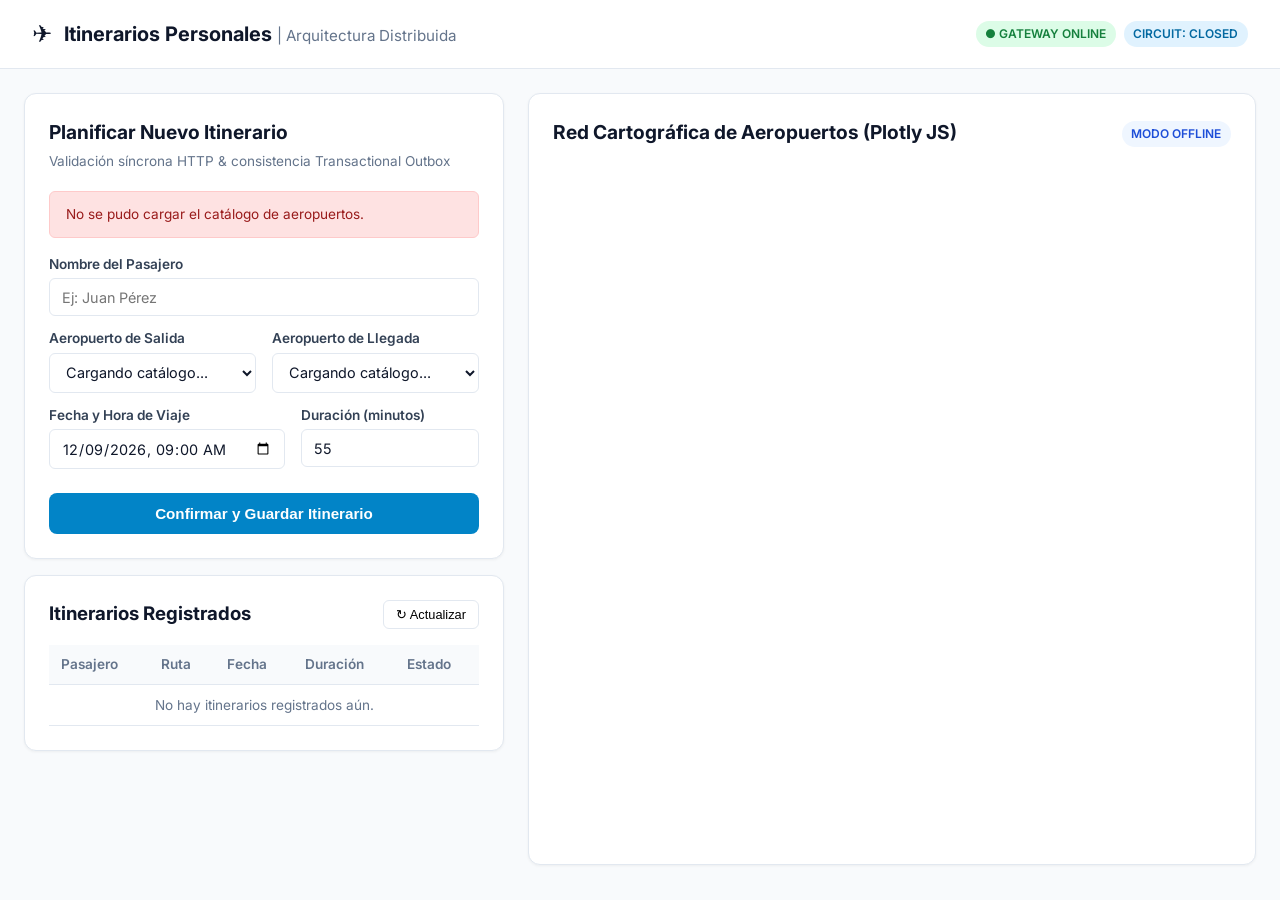
==== frontend/index.html @ bd5e5096 "Merge e6480821ea75bdf539a760c34e1d5db99a8b0ac2 into fa3e98032df75aae797b06a10abad6fbdf317b3a" ====
<!doctype html>
<html lang="es">
<head>
  <meta charset="utf-8">
  <meta name="viewport" content="width=device-width, initial-scale=1">
  <title>Sistema Distribuido de Itinerarios Personales</title>
  
  <!-- Tipografía Inter -->
  <link rel="preconnect" href="https://fonts.googleapis.com">
  <link rel="preconnect" href="https://fonts.gstatic.com" crossorigin>
  <link href="https://fonts.googleapis.com/css2?family=Inter:wght@300;400;500;600;700&display=swap" rel="stylesheet">
  
  <!-- Plotly JS v2.27.0 -->
  <script src="https://cdn.plot.ly/plotly-2.27.0.min.js"></script>
  
  <link rel="stylesheet" href="/static/style.css">
  <link rel="stylesheet" href="style.css">
</head>
<body>
  <header class="navbar">
    <div class="navbar-brand">
      <span class="logo-icon">✈️</span>
      <h1>Itinerarios Personales <span>| Arquitectura Distribuida</span></h1>
    </div>
    <div class="system-status">
      <span id="gateway-indicator" class="badge badge-success">● Gateway Online</span>
      <span id="circuit-indicator" class="badge badge-info">Circuit: CLOSED</span>
    </div>
  </header>

  <div class="container">
    <!-- Panel Izquierdo: Formulario y Lista de Itinerarios -->
    <aside class="panel left">
      <div class="card">
        <h2>Planificar Nuevo Itinerario</h2>
        <p class="subtitle">Validación síncrona HTTP & consistencia Transactional Outbox</p>
        
        <div id="alert-box" class="alert d-none"></div>

        <form id="itinerary-form">
          <label for="user_name">Nombre del Pasajero
            <input type="text" id="user_name" name="user_name" placeholder="Ej: Juan Pérez" required>
          </label>

          <div class="form-row">
            <label for="origin_airport">Aeropuerto de Salida
              <select id="origin_airport" name="origin_airport" required>
                <option value="">Cargando catálogo...</option>
              </select>
            </label>

            <label for="destination_airport">Aeropuerto de Llegada
              <select id="destination_airport" name="destination_airport" required>
                <option value="">Cargando catálogo...</option>
              </select>
            </label>
          </div>

          <div class="form-row">
            <label for="departure_date">Fecha y Hora de Viaje
              <input type="datetime-local" id="departure_date" name="departure_date" required>
            </label>

            <label for="duration_minutes">Duración (minutos)
              <input type="number" id="duration_minutes" name="duration_minutes" min="15" max="1440" value="55" required>
            </label>
          </div>

          <button type="submit" id="btn-submit" class="btn-primary">
            <span>Confirmar y Guardar Itinerario</span>
          </button>
        </form>
      </div>

      <div class="card mt-4">
        <div class="card-header-actions">
          <h3>Itinerarios Registrados</h3>
          <button id="btn-refresh-itineraries" class="btn-sm">↻ Actualizar</button>
        </div>
        <div class="table-container">
          <table id="itineraries-table">
            <thead>
              <tr>
                <th>Pasajero</th>
                <th>Ruta</th>
                <th>Fecha</th>
                <th>Duración</th>
                <th>Estado</th>
              </tr>
            </thead>
            <tbody id="itineraries-list">
              <tr>
                <td colspan="5" class="text-center text-muted">No hay itinerarios registrados aún.</td>
              </tr>
            </tbody>
          </table>
        </div>
      </div>
    </aside>

    <!-- Panel Derecho: Visualización Geográfica Plotly JS -->
    <main class="panel right">
      <div class="card map-card">
        <div class="map-header">
          <h2>Red Cartográfica de Aeropuertos (Plotly JS)</h2>
          <span class="badge badge-primary" id="airports-count">Cargando...</span>
        </div>
        <div id="map"></div>
      </div>
    </main>
  </div>

  <script src="/static/app.js"></script>
  <script src="app.js"></script>
</body>
</html>
---- frontend/style.css ----
:root {
  --primary: #0284c7;
  --primary-hover: #0369a1;
  --bg-main: #f8fafc;
  --card-bg: #ffffff;
  --border-color: #e2e8f0;
  --text-main: #0f172a;
  --text-muted: #64748b;
  --success: #16a34a;
  --error: #dc2626;
  --warning: #d97706;
}

* {
  box-sizing: border-box;
  margin: 0;
  padding: 0;
}

body {
  font-family: 'Inter', system-ui, -apple-system, sans-serif;
  background-color: var(--bg-main);
  color: var(--text-main);
  line-height: 1.5;
}

.navbar {
  background: #ffffff;
  border-bottom: 1px solid var(--border-color);
  padding: 1rem 2rem;
  display: flex;
  justify-content: space-between;
  align-items: center;
  position: sticky;
  top: 0;
  z-index: 100;
}

.navbar-brand {
  display: flex;
  align-items: center;
  gap: 0.75rem;
}

.navbar-brand h1 {
  font-size: 1.25rem;
  font-weight: 700;
  color: var(--text-main);
}

.navbar-brand h1 span {
  font-size: 0.95rem;
  font-weight: 400;
  color: var(--text-muted);
}

.logo-icon {
  font-size: 1.5rem;
}

.system-status {
  display: flex;
  gap: 0.5rem;
}

.badge {
  font-size: 0.75rem;
  font-weight: 600;
  padding: 0.25rem 0.6rem;
  border-radius: 9999px;
  text-transform: uppercase;
}

.badge-success { background: #dcfce7; color: #15803d; }
.badge-info { background: #e0f2fe; color: #0369a1; }
.badge-primary { background: #eff6ff; color: #1d4ed8; }

.container {
  display: grid;
  grid-template-columns: 480px 1fr;
  gap: 1.5rem;
  padding: 1.5rem;
  max-width: 1600px;
  margin: 0 auto;
  min-height: calc(100vh - 80px);
}

.card {
  background: var(--card-bg);
  border: 1px solid var(--border-color);
  border-radius: 12px;
  padding: 1.5rem;
  box-shadow: 0 1px 3px rgba(0, 0, 0, 0.05);
}

.map-card {
  height: 100%;
  display: flex;
  flex-direction: column;
}

.map-header {
  display: flex;
  justify-content: space-between;
  align-items: center;
  margin-bottom: 1rem;
}

#map {
  flex: 1;
  min-height: 600px;
  width: 100%;
  border-radius: 8px;
  overflow: hidden;
}

h2 {
  font-size: 1.2rem;
  font-weight: 700;
  margin-bottom: 0.25rem;
}

.subtitle {
  font-size: 0.85rem;
  color: var(--text-muted);
  margin-bottom: 1.25rem;
}

form label {
  display: block;
  font-size: 0.85rem;
  font-weight: 600;
  margin-bottom: 0.75rem;
  color: #334155;
}

.form-row {
  display: grid;
  grid-template-columns: 1fr 1fr;
  gap: 1rem;
}

input, select {
  width: 100%;
  padding: 0.6rem 0.75rem;
  margin-top: 0.25rem;
  border: 1px solid var(--border-color);
  border-radius: 6px;
  font-family: inherit;
  font-size: 0.9rem;
  color: var(--text-main);
  background: #ffffff;
  transition: border-color 0.2s;
}

input:focus, select:focus {
  outline: none;
  border-color: var(--primary);
  box-shadow: 0 0 0 3px rgba(2, 132, 199, 0.15);
}

button.btn-primary {
  width: 100%;
  padding: 0.75rem;
  margin-top: 0.75rem;
  background: var(--primary);
  color: white;
  border: none;
  border-radius: 8px;
  font-size: 0.95rem;
  font-weight: 600;
  cursor: pointer;
  transition: background-color 0.2s;
}

button.btn-primary:hover {
  background: var(--primary-hover);
}

.btn-sm {
  padding: 0.35rem 0.75rem;
  font-size: 0.8rem;
  border: 1px solid var(--border-color);
  background: white;
  border-radius: 6px;
  cursor: pointer;
}

.btn-sm:hover {
  background: #f1f5f9;
}

.card-header-actions {
  display: flex;
  justify-content: space-between;
  align-items: center;
  margin-bottom: 1rem;
}

.table-container {
  overflow-x: auto;
  max-height: 280px;
}

table {
  width: 100%;
  border-collapse: collapse;
  font-size: 0.85rem;
}

th, td {
  padding: 0.6rem 0.75rem;
  text-align: left;
  border-bottom: 1px solid var(--border-color);
}

th {
  font-weight: 600;
  color: var(--text-muted);
  background: #f8fafc;
}

.text-center { text-align: center; }
.text-muted { color: var(--text-muted); }
.mt-4 { margin-top: 1rem; }

.alert {
  padding: 0.75rem 1rem;
  border-radius: 6px;
  font-size: 0.85rem;
  margin-bottom: 1rem;
}
.alert-success { background: #dcfce7; color: #166534; border: 1px solid #bbf7d0; }
.alert-error { background: #fee2e2; color: #991b1b; border: 1px solid #fecaca; }
.d-none { display: none; }

@media (max-width: 1024px) {
  .container {
    grid-template-columns: 1fr;
  }
}
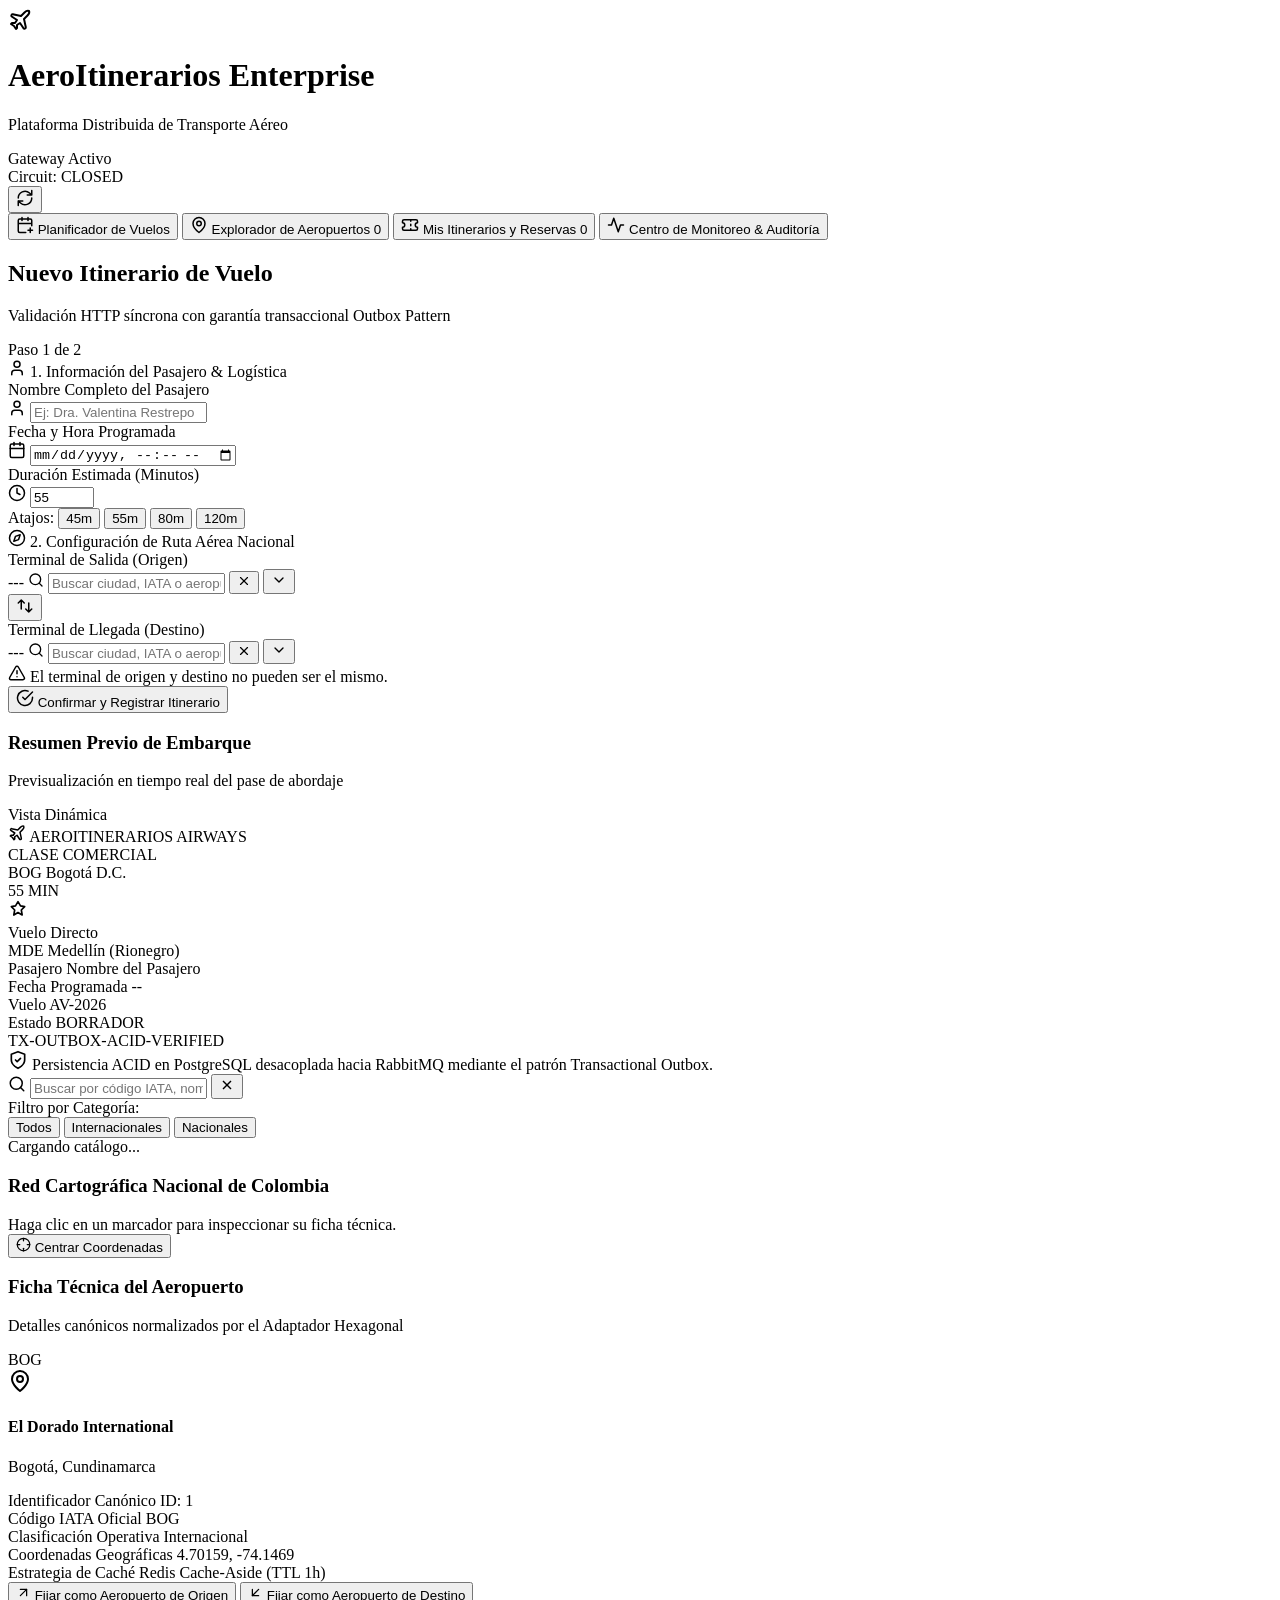
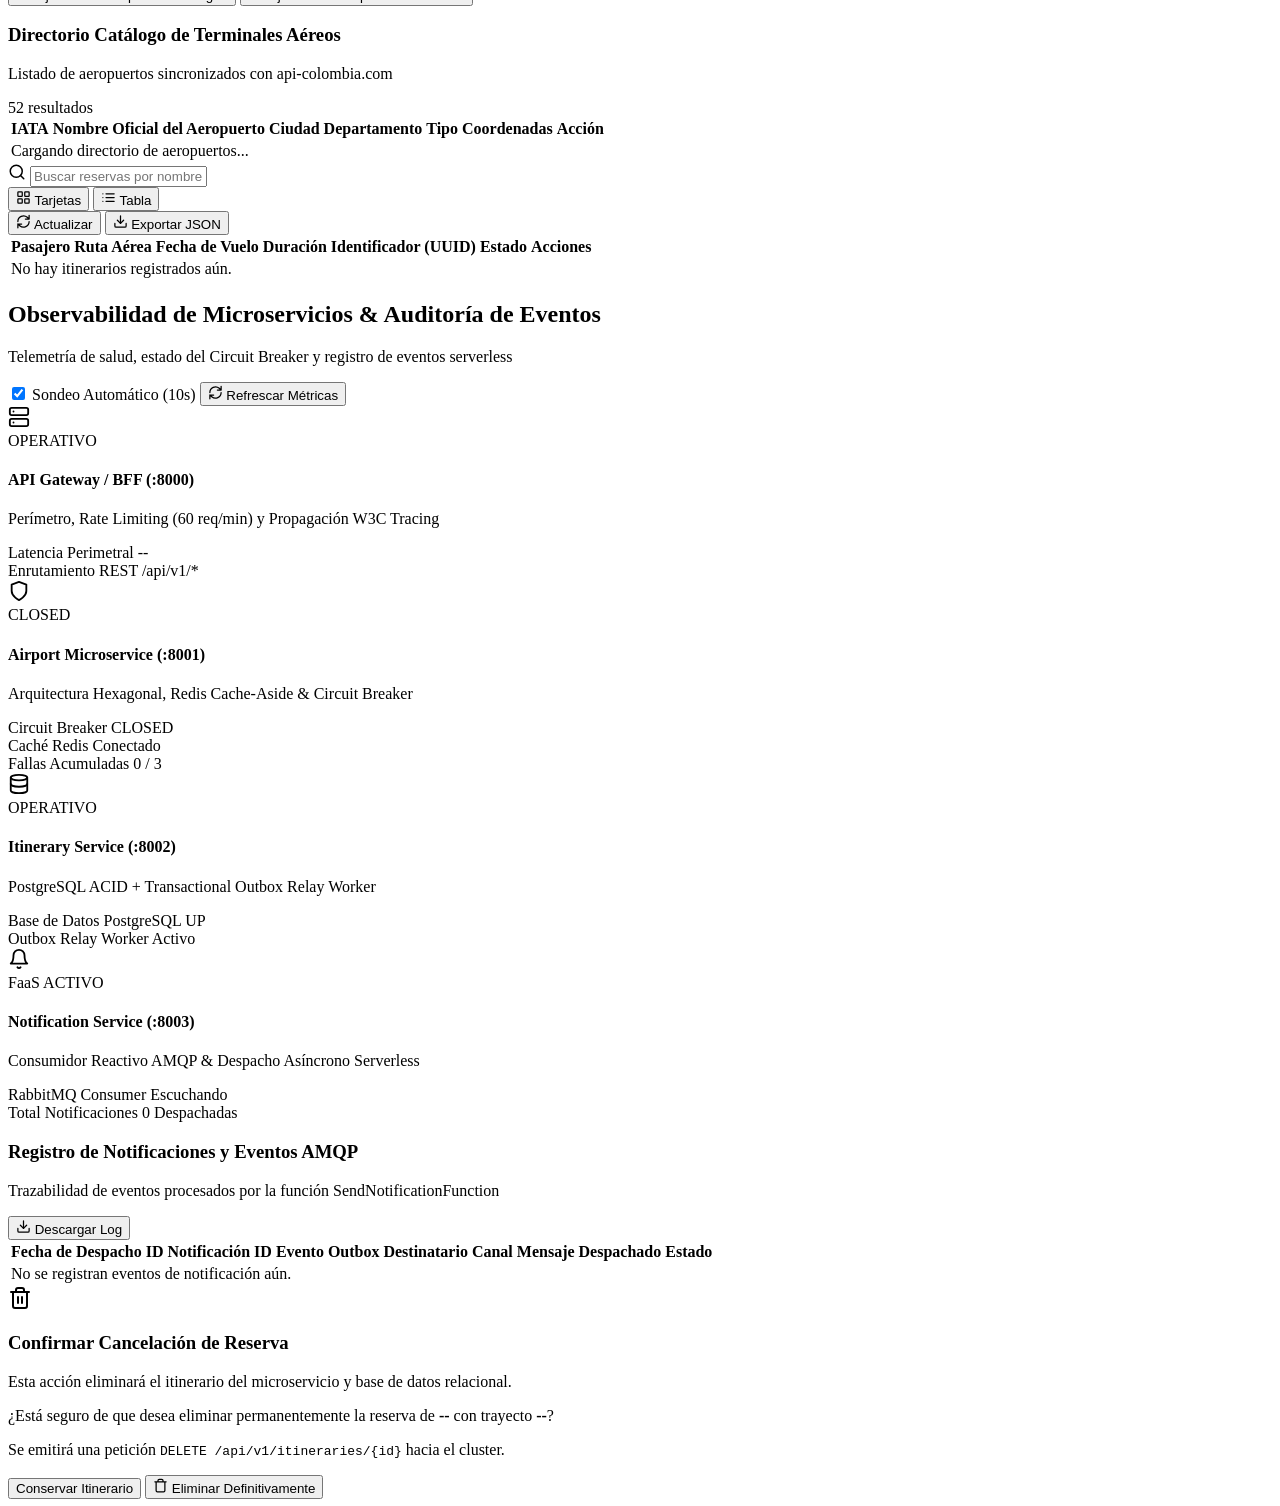
==== commit 6dea494a: "fix: implementar combobox con busqueda predictiva para aeropuertos y correccion de estilos en gatewa" ====
--- a/frontend/index.html
+++ b/frontend/index.html
@@ -3,114 +3,851 @@
 <head>
   <meta charset="utf-8">
   <meta name="viewport" content="width=device-width, initial-scale=1">
-  <title>Sistema Distribuido de Itinerarios Personales</title>
+  <title>AeroItinerarios | Plataforma Distribuida de Itinerarios de Vuelo</title>
   
   <!-- Tipografía Inter -->
   <link rel="preconnect" href="https://fonts.googleapis.com">
   <link rel="preconnect" href="https://fonts.gstatic.com" crossorigin>
-  <link href="https://fonts.googleapis.com/css2?family=Inter:wght@300;400;500;600;700&display=swap" rel="stylesheet">
+  <link href="https://fonts.googleapis.com/css2?family=Inter:wght@300;400;500;600;700;800&display=swap" rel="stylesheet">
   
   <!-- Plotly JS v2.27.0 -->
   <script src="https://cdn.plot.ly/plotly-2.27.0.min.js"></script>
   
-  <link rel="stylesheet" href="/static/style.css">
-  <link rel="stylesheet" href="style.css">
+  <!-- Estilos del Sistema -->
+  <link rel="stylesheet" href="/static/style.css?v=2.1">
 </head>
 <body>
+  <!-- ========================================== -->
+  <!-- 1. ENCABEZADO CORPORATIVO (NAVBAR)         -->
+  <!-- ========================================== -->
   <header class="navbar">
     <div class="navbar-brand">
-      <span class="logo-icon">✈️</span>
-      <h1>Itinerarios Personales <span>| Arquitectura Distribuida</span></h1>
+      <div class="brand-logo-wrapper">
+        <svg class="brand-icon" width="24" height="24" viewBox="0 0 24 24" fill="none" stroke="currentColor" stroke-width="2" stroke-linecap="round" stroke-linejoin="round">
+          <path d="M17.8 19.2 16 11l3.5-3.5C21 6 21.5 4 21 3c-1-.5-3 0-4.5 1.5L13 8 4.8 6.2c-.5-.1-.9.1-1.1.5l-.3.5c-.2.5-.1 1 .3 1.3L9 12l-2 3H4l-1 1 3 2 2 3 1-1v-3l3-2 3.5 5.3c.3.4.8.5 1.3.3l.5-.2c.4-.3.6-.7.5-1.2z"/>
+        </svg>
+      </div>
+      <div class="brand-text">
+        <h1>AeroItinerarios <span class="brand-tag">Enterprise</span></h1>
+        <p class="brand-subtitle">Plataforma Distribuida de Transporte Aéreo</p>
+      </div>
     </div>
-    <div class="system-status">
-      <span id="gateway-indicator" class="badge badge-success">● Gateway Online</span>
-      <span id="circuit-indicator" class="badge badge-info">Circuit: CLOSED</span>
+
+    <!-- Indicadores de Salud Perimetral -->
+    <div class="system-status-ribbon">
+      <div id="gateway-indicator" class="status-chip chip-success" title="Estado del API Gateway y Reverse Proxy">
+        <span class="status-pulse"></span>
+        <span class="status-label">Gateway Activo</span>
+      </div>
+      <div id="circuit-indicator" class="status-chip chip-info" title="Estado de Resiliencia del Circuit Breaker">
+        <span class="status-pulse"></span>
+        <span id="circuit-indicator-text" class="status-label">Circuit: CLOSED</span>
+      </div>
+      <button id="btn-global-refresh" class="btn-icon" title="Sincronizar datos con microservicios" aria-label="Sincronizar">
+        <svg class="svg-icon" width="18" height="18" viewBox="0 0 24 24" fill="none" stroke="currentColor" stroke-width="2" stroke-linecap="round" stroke-linejoin="round">
+          <path d="M21 2v6h-6M3 12a9 9 0 0 1 15-6.7L21 8M3 22v-6h6M21 12a9 9 0 0 1-15 6.7L3 16"/>
+        </svg>
+      </button>
     </div>
   </header>
 
-  <div class="container">
-    <!-- Panel Izquierdo: Formulario y Lista de Itinerarios -->
-    <aside class="panel left">
-      <div class="card">
-        <h2>Planificar Nuevo Itinerario</h2>
-        <p class="subtitle">Validación síncrona HTTP & consistencia Transactional Outbox</p>
+  <!-- ========================================== -->
+  <!-- 2. SISTEMA DE NAVEGACIÓN MULTI-PESTAÑA      -->
+  <!-- ========================================== -->
+  <nav class="tabs-nav-container" aria-label="Navegación principal">
+    <div class="tabs-list" role="tablist">
+      <!-- Pestaña 1: Planificador -->
+      <button class="tab-button active" id="tab-btn-planner" data-tab="tab-planner" role="tab" aria-selected="true" aria-controls="tab-planner">
+        <svg class="tab-icon" width="18" height="18" viewBox="0 0 24 24" fill="none" stroke="currentColor" stroke-width="2" stroke-linecap="round" stroke-linejoin="round">
+          <path d="M8 2v4M16 2v4M21 13V6a2 2 0 0 0-2-2H5a2 2 0 0 0-2 2v14a2 2 0 0 0 2 2h8M3 10h18M16 19h6M19 16v6"/>
+        </svg>
+        <span class="tab-title">Planificador de Vuelos</span>
+      </button>
+
+      <!-- Pestaña 2: Mapa y Aeropuertos -->
+      <button class="tab-button" id="tab-btn-map" data-tab="tab-map" role="tab" aria-selected="false" aria-controls="tab-map">
+        <svg class="tab-icon" width="18" height="18" viewBox="0 0 24 24" fill="none" stroke="currentColor" stroke-width="2" stroke-linecap="round" stroke-linejoin="round">
+          <path d="M20 10c0 6-8 12-8 12s-8-6-8-12a8 8 0 0 1 16 0Z"/>
+          <circle cx="12" cy="10" r="3"/>
+        </svg>
+        <span class="tab-title">Explorador de Aeropuertos</span>
+        <span class="tab-counter" id="badge-airports-count">0</span>
+      </button>
+
+      <!-- Pestaña 3: Mis Itinerarios -->
+      <button class="tab-button" id="tab-btn-itineraries" data-tab="tab-itineraries" role="tab" aria-selected="false" aria-controls="tab-itineraries">
+        <svg class="tab-icon" width="18" height="18" viewBox="0 0 24 24" fill="none" stroke="currentColor" stroke-width="2" stroke-linecap="round" stroke-linejoin="round">
+          <path d="M2 9a3 3 0 0 1 0 6v2a2 2 0 0 0 2 2h16a2 2 0 0 0 2-2v-2a3 3 0 0 1 0-6V7a2 2 0 0 0-2-2H4a2 2 0 0 0-2 2Z"/>
+          <path d="M13 5v2M13 17v2M13 11v2"/>
+        </svg>
+        <span class="tab-title">Mis Itinerarios y Reservas</span>
+        <span class="tab-counter" id="badge-itineraries-count">0</span>
+      </button>
+
+      <!-- Pestaña 4: Monitoreo & Auditoría -->
+      <button class="tab-button" id="tab-btn-monitoring" data-tab="tab-monitoring" role="tab" aria-selected="false" aria-controls="tab-monitoring">
+        <svg class="tab-icon" width="18" height="18" viewBox="0 0 24 24" fill="none" stroke="currentColor" stroke-width="2" stroke-linecap="round" stroke-linejoin="round">
+          <path d="M22 12h-4l-3 9L9 3l-3 9H2"/>
+        </svg>
+        <span class="tab-title">Centro de Monitoreo & Auditoría</span>
+      </button>
+    </div>
+  </nav>
+
+  <!-- Contenedor flotante de alertas y notificaciones Toast -->
+  <div id="toast-container" class="toast-container" aria-live="polite"></div>
+
+  <!-- ========================================== -->
+  <!-- 3. CONTENIDO PRINCIPAL (TAB PANELS)        -->
+  <!-- ========================================== -->
+  <main class="main-content">
+    
+    <!-- =================================================== -->
+    <!-- PESTAÑA 1: PLANIFICADOR DE ITINERARIOS              -->
+    <!-- =================================================== -->
+    <section id="tab-planner" class="tab-panel active" role="tabpanel" aria-labelledby="tab-btn-planner">
+      <div class="planner-layout">
         
-        <div id="alert-box" class="alert d-none"></div>
-
-        <form id="itinerary-form">
-          <label for="user_name">Nombre del Pasajero
-            <input type="text" id="user_name" name="user_name" placeholder="Ej: Juan Pérez" required>
-          </label>
-
-          <div class="form-row">
-            <label for="origin_airport">Aeropuerto de Salida
-              <select id="origin_airport" name="origin_airport" required>
-                <option value="">Cargando catálogo...</option>
-              </select>
+        <!-- Tarjeta de Formulario Operativo -->
+        <div class="card form-card">
+          <div class="card-header">
+            <div class="card-title-group">
+              <h2>Nuevo Itinerario de Vuelo</h2>
+              <p class="subtitle">Validación HTTP síncrona con garantía transaccional Outbox Pattern</p>
+            </div>
+            <span class="badge badge-accent">Paso 1 de 2</span>
+          </div>
+
+          <form id="itinerary-form" novalidate>
+            <!-- Fase 1: Datos del Pasajero -->
+            <div class="form-section">
+              <div class="section-legend">
+                <svg class="legend-icon" width="18" height="18" viewBox="0 0 24 24" fill="none" stroke="currentColor" stroke-width="2" stroke-linecap="round" stroke-linejoin="round">
+                  <path d="M19 21v-2a4 4 0 0 0-4-4H9a4 4 0 0 0-4 4v2"/>
+                  <circle cx="12" cy="7" r="4"/>
+                </svg>
+                <span>1. Información del Pasajero & Logística</span>
+              </div>
+
+              <div class="form-group">
+                <label for="user_name">Nombre Completo del Pasajero</label>
+                <div class="input-wrapper">
+                  <svg class="input-icon" width="18" height="18" viewBox="0 0 24 24" fill="none" stroke="currentColor" stroke-width="2" stroke-linecap="round" stroke-linejoin="round">
+                    <path d="M19 21v-2a4 4 0 0 0-4-4H9a4 4 0 0 0-4 4v2"/>
+                    <circle cx="12" cy="7" r="4"/>
+                  </svg>
+                  <input type="text" id="user_name" name="user_name" placeholder="Ej: Dra. Valentina Restrepo" required autocomplete="name">
+                </div>
+              </div>
+
+              <div class="form-grid-2">
+                <div class="form-group">
+                  <label for="departure_date">Fecha y Hora Programada</label>
+                  <div class="input-wrapper">
+                    <svg class="input-icon" width="18" height="18" viewBox="0 0 24 24" fill="none" stroke="currentColor" stroke-width="2" stroke-linecap="round" stroke-linejoin="round">
+                      <rect width="18" height="18" x="3" y="4" rx="2" ry="2"/>
+                      <line x1="16" x2="16" y1="2" y2="6"/>
+                      <line x1="8" x2="8" y1="2" y2="6"/>
+                      <line x1="3" x2="21" y1="10" y2="10"/>
+                    </svg>
+                    <input type="datetime-local" id="departure_date" name="departure_date" required>
+                  </div>
+                </div>
+
+                <div class="form-group">
+                  <label for="duration_minutes">Duración Estimada (Minutos)</label>
+                  <div class="input-wrapper">
+                    <svg class="input-icon" width="18" height="18" viewBox="0 0 24 24" fill="none" stroke="currentColor" stroke-width="2" stroke-linecap="round" stroke-linejoin="round">
+                      <circle cx="12" cy="12" r="10"/>
+                      <polyline points="12 6 12 12 16 14"/>
+                    </svg>
+                    <input type="number" id="duration_minutes" name="duration_minutes" min="15" max="1440" value="55" required>
+                  </div>
+                  <div class="quick-presets">
+                    <span class="preset-label">Atajos:</span>
+                    <button type="button" class="preset-chip" data-mins="45">45m</button>
+                    <button type="button" class="preset-chip active" data-mins="55">55m</button>
+                    <button type="button" class="preset-chip" data-mins="80">80m</button>
+                    <button type="button" class="preset-chip" data-mins="120">120m</button>
+                  </div>
+                </div>
+              </div>
+            </div>
+
+            <!-- Fase 2: Configuración de Ruta Aérea -->
+            <div class="form-section">
+              <div class="section-legend">
+                <svg class="legend-icon" width="18" height="18" viewBox="0 0 24 24" fill="none" stroke="currentColor" stroke-width="2" stroke-linecap="round" stroke-linejoin="round">
+                  <circle cx="12" cy="12" r="10"/>
+                  <polygon points="16.24 7.76 14.12 14.12 7.76 16.24 9.88 9.88 16.24 7.76"/>
+                </svg>
+                <span>2. Configuración de Ruta Aérea Nacional</span>
+              </div>
+
+              <div class="route-selection-container">
+                <div class="form-group airport-picker" id="origin-combobox-wrapper">
+                  <label for="origin_airport_input">Terminal de Salida (Origen)</label>
+                  <input type="hidden" id="origin_airport" name="origin_airport" required>
+                  <div class="combobox-container">
+                    <div class="combobox-input-box">
+                      <span class="combobox-iata-pill d-none" id="origin-iata-pill">---</span>
+                      <svg class="combobox-search-icon" width="16" height="16" viewBox="0 0 24 24" fill="none" stroke="currentColor" stroke-width="2" stroke-linecap="round" stroke-linejoin="round">
+                        <circle cx="11" cy="11" r="8"/>
+                        <path d="m21 21-4.3-4.3"/>
+                      </svg>
+                      <input
+                        type="text"
+                        id="origin_airport_input"
+                        class="combobox-input"
+                        placeholder="Buscar ciudad, IATA o aeropuerto..."
+                        autocomplete="off"
+                        role="combobox"
+                        aria-autocomplete="list"
+                        aria-expanded="false"
+                        aria-controls="origin-combobox-listbox"
+                      >
+                      <button type="button" id="origin-clear-btn" class="combobox-clear-btn d-none" title="Limpiar búsqueda" aria-label="Limpiar búsqueda">
+                        <svg width="14" height="14" viewBox="0 0 24 24" fill="none" stroke="currentColor" stroke-width="2" stroke-linecap="round" stroke-linejoin="round"><line x1="18" y1="6" x2="6" y2="18"/><line x1="6" y1="6" x2="18" y2="18"/></svg>
+                      </button>
+                      <button type="button" id="origin-toggle-btn" class="combobox-chevron-btn" title="Desplegar catálogo" aria-label="Desplegar catálogo">
+                        <svg width="16" height="16" viewBox="0 0 24 24" fill="none" stroke="currentColor" stroke-width="2" stroke-linecap="round" stroke-linejoin="round"><polyline points="6 9 12 15 18 9"/></svg>
+                      </button>
+                    </div>
+                    <div id="origin-combobox-listbox" class="combobox-dropdown d-none" role="listbox" aria-label="Aeropuertos de origen"></div>
+                  </div>
+                </div>
+
+                <div class="route-swap-divider">
+                  <button type="button" id="btn-swap-route" class="btn-swap" title="Invertir terminales de origen y destino" aria-label="Invertir ruta">
+                    <svg class="svg-icon" width="18" height="18" viewBox="0 0 24 24" fill="none" stroke="currentColor" stroke-width="2" stroke-linecap="round" stroke-linejoin="round">
+                      <path d="M7 16V4M7 4L3 8M7 4l4 4M17 8v12M17 20l4-4M17 20l-4-4"/>
+                    </svg>
+                  </button>
+                </div>
+
+                <div class="form-group airport-picker" id="destination-combobox-wrapper">
+                  <label for="destination_airport_input">Terminal de Llegada (Destino)</label>
+                  <input type="hidden" id="destination_airport" name="destination_airport" required>
+                  <div class="combobox-container">
+                    <div class="combobox-input-box">
+                      <span class="combobox-iata-pill d-none" id="destination-iata-pill">---</span>
+                      <svg class="combobox-search-icon" width="16" height="16" viewBox="0 0 24 24" fill="none" stroke="currentColor" stroke-width="2" stroke-linecap="round" stroke-linejoin="round">
+                        <circle cx="11" cy="11" r="8"/>
+                        <path d="m21 21-4.3-4.3"/>
+                      </svg>
+                      <input
+                        type="text"
+                        id="destination_airport_input"
+                        class="combobox-input"
+                        placeholder="Buscar ciudad, IATA o aeropuerto..."
+                        autocomplete="off"
+                        role="combobox"
+                        aria-autocomplete="list"
+                        aria-expanded="false"
+                        aria-controls="destination-combobox-listbox"
+                      >
+                      <button type="button" id="destination-clear-btn" class="combobox-clear-btn d-none" title="Limpiar búsqueda" aria-label="Limpiar búsqueda">
+                        <svg width="14" height="14" viewBox="0 0 24 24" fill="none" stroke="currentColor" stroke-width="2" stroke-linecap="round" stroke-linejoin="round"><line x1="18" y1="6" x2="6" y2="18"/><line x1="6" y1="6" x2="18" y2="18"/></svg>
+                      </button>
+                      <button type="button" id="destination-toggle-btn" class="combobox-chevron-btn" title="Desplegar catálogo" aria-label="Desplegar catálogo">
+                        <svg width="16" height="16" viewBox="0 0 24 24" fill="none" stroke="currentColor" stroke-width="2" stroke-linecap="round" stroke-linejoin="round"><polyline points="6 9 12 15 18 9"/></svg>
+                      </button>
+                    </div>
+                    <div id="destination-combobox-listbox" class="combobox-dropdown combobox-dropdown-right d-none" role="listbox" aria-label="Aeropuertos de destino"></div>
+                  </div>
+                </div>
+              </div>
+
+              <!-- Alerta contextual de colisión de ruta -->
+              <div id="route-warning" class="inline-notice notice-warning d-none">
+                <svg class="notice-icon" width="18" height="18" viewBox="0 0 24 24" fill="none" stroke="currentColor" stroke-width="2" stroke-linecap="round" stroke-linejoin="round">
+                  <path d="m21.73 18-8-14a2 2 0 0 0-3.48 0l-8 14A2 2 0 0 0 4 21h16a2 2 0 0 0 1.73-3Z"/>
+                  <line x1="12" x2="12" y1="9" y2="13"/>
+                  <line x1="12" x2="12.01" y1="17" y2="17"/>
+                </svg>
+                <span>El terminal de origen y destino no pueden ser el mismo.</span>
+              </div>
+            </div>
+
+            <div class="form-actions">
+              <button type="submit" id="btn-submit" class="btn btn-primary btn-lg">
+                <svg class="btn-icon-svg" width="18" height="18" viewBox="0 0 24 24" fill="none" stroke="currentColor" stroke-width="2" stroke-linecap="round" stroke-linejoin="round">
+                  <path d="M22 11.08V12a10 10 0 1 1-5.93-9.14"/>
+                  <polyline points="22 4 12 14.01 9 11.01"/>
+                </svg>
+                <span id="btn-submit-text">Confirmar y Registrar Itinerario</span>
+              </button>
+            </div>
+          </form>
+        </div>
+
+        <!-- Tarjeta de Resumen Dinámico (Tarjeta de Embarque / Boarding Pass) -->
+        <div class="planner-preview-column">
+          <div class="card preview-card">
+            <div class="card-header">
+              <div class="card-title-group">
+                <h3>Resumen Previo de Embarque</h3>
+                <p class="subtitle">Previsualización en tiempo real del pase de abordaje</p>
+              </div>
+              <span class="badge badge-success">Vista Dinámica</span>
+            </div>
+
+            <!-- Billete / Boarding Pass Corporativo -->
+            <div class="boarding-pass" id="boarding-pass">
+              <div class="pass-header">
+                <div class="pass-airline">
+                  <svg class="pass-airline-icon" width="18" height="18" viewBox="0 0 24 24" fill="none" stroke="currentColor" stroke-width="2" stroke-linecap="round" stroke-linejoin="round">
+                    <path d="M17.8 19.2 16 11l3.5-3.5C21 6 21.5 4 21 3c-1-.5-3 0-4.5 1.5L13 8 4.8 6.2c-.5-.1-.9.1-1.1.5l-.3.5c-.2.5-.1 1 .3 1.3L9 12l-2 3H4l-1 1 3 2 2 3 1-1v-3l3-2 3.5 5.3c.3.4.8.5 1.3.3l.5-.2c.4-.3.6-.7.5-1.2z"/>
+                  </svg>
+                  <span>AEROITINERARIOS AIRWAYS</span>
+                </div>
+                <span class="pass-class">CLASE COMERCIAL</span>
+              </div>
+
+              <!-- Ruta Origen -> Destino Visual -->
+              <div class="pass-route-visual">
+                <div class="pass-point origin">
+                  <span class="point-code" id="bp-origin-code">BOG</span>
+                  <span class="point-city" id="bp-origin-city">Bogotá D.C.</span>
+                </div>
+                
+                <div class="pass-flight-path">
+                  <span class="flight-duration" id="bp-duration-tag">55 MIN</span>
+                  <div class="flight-line">
+                    <span class="flight-line-dot"></span>
+                    <span class="flight-line-dash"></span>
+                    <svg class="flight-path-plane" width="20" height="20" viewBox="0 0 24 24" fill="none" stroke="currentColor" stroke-width="2" stroke-linecap="round" stroke-linejoin="round">
+                      <path d="m12 2 3 5 5 1-4 4 1 6-5-3-5 3 1-6-4-4 5-1z"/>
+                    </svg>
+                    <span class="flight-line-dash"></span>
+                    <span class="flight-line-dot"></span>
+                  </div>
+                  <span class="flight-type">Vuelo Directo</span>
+                </div>
+
+                <div class="pass-point destination">
+                  <span class="point-code" id="bp-dest-code">MDE</span>
+                  <span class="point-city" id="bp-dest-city">Medellín (Rionegro)</span>
+                </div>
+              </div>
+
+              <!-- Rejilla de Datos del Pasajero -->
+              <div class="pass-meta-grid">
+                <div class="pass-meta-item">
+                  <span class="meta-label">Pasajero</span>
+                  <span class="meta-value" id="bp-passenger-name">Nombre del Pasajero</span>
+                </div>
+                <div class="pass-meta-item">
+                  <span class="meta-label">Fecha Programada</span>
+                  <span class="meta-value" id="bp-departure-date">--</span>
+                </div>
+                <div class="pass-meta-item">
+                  <span class="meta-label">Vuelo</span>
+                  <span class="meta-value">AV-2026</span>
+                </div>
+                <div class="pass-meta-item">
+                  <span class="meta-label">Estado</span>
+                  <span class="meta-value badge-pill" id="bp-status-badge">BORRADOR</span>
+                </div>
+              </div>
+
+              <!-- Talón de Embarque con Código de Barras Vectorial -->
+              <div class="pass-stub">
+                <div class="pass-notch-left"></div>
+                <div class="pass-notch-right"></div>
+                <div class="barcode-container">
+                  <div class="barcode-lines">
+                    <span class="bar b-thick"></span><span class="bar b-thin"></span><span class="bar b-med"></span>
+                    <span class="bar b-thin"></span><span class="bar b-thick"></span><span class="bar b-thin"></span>
+                    <span class="bar b-med"></span><span class="bar b-thick"></span><span class="bar b-thin"></span>
+                    <span class="bar b-med"></span><span class="bar b-thick"></span><span class="bar b-thin"></span>
+                    <span class="bar b-thin"></span><span class="bar b-med"></span><span class="bar b-thick"></span>
+                  </div>
+                  <span class="barcode-text">TX-OUTBOX-ACID-VERIFIED</span>
+                </div>
+              </div>
+            </div>
+
+            <div class="architecture-footnote">
+              <svg class="footnote-icon" width="20" height="20" viewBox="0 0 24 24" fill="none" stroke="currentColor" stroke-width="2" stroke-linecap="round" stroke-linejoin="round">
+                <path d="M12 22s8-4 8-10V5l-8-3-8 3v7c0 6 8 10 8 10"/>
+                <path d="m9 12 2 2 4-4"/>
+              </svg>
+              <span>Persistencia ACID en PostgreSQL desacoplada hacia RabbitMQ mediante el patrón Transactional Outbox.</span>
+            </div>
+          </div>
+        </div>
+
+      </div>
+    </section>
+
+    <!-- =================================================== -->
+    <!-- PESTAÑA 2: EXPLORADOR DE AEROPUERTOS Y MAPA TÁCTICO -->
+    <!-- =================================================== -->
+    <section id="tab-map" class="tab-panel" role="tabpanel" aria-labelledby="tab-btn-map">
+      <div class="map-view-layout">
+        
+        <!-- Barra de Búsqueda y Filtros de Aeropuertos -->
+        <div class="map-controls-card card">
+          <div class="map-search-wrapper">
+            <svg class="search-icon" width="18" height="18" viewBox="0 0 24 24" fill="none" stroke="currentColor" stroke-width="2" stroke-linecap="round" stroke-linejoin="round">
+              <circle cx="11" cy="11" r="8"/>
+              <path d="m21 21-4.3-4.3"/>
+            </svg>
+            <input type="text" id="airport-search-input" placeholder="Buscar por código IATA, nombre de aeropuerto, ciudad o departamento...">
+            <button type="button" id="btn-clear-airport-search" class="btn-clear-input d-none" aria-label="Limpiar búsqueda">
+              <svg width="16" height="16" viewBox="0 0 24 24" fill="none" stroke="currentColor" stroke-width="2"><line x1="18" y1="6" x2="6" y2="18"/><line x1="6" y1="6" x2="18" y2="18"/></svg>
+            </button>
+          </div>
+
+          <div class="map-filter-group">
+            <span class="filter-label">Filtro por Categoría:</span>
+            <div class="filter-chips">
+              <button class="chip active" data-filter="all">Todos</button>
+              <button class="chip" data-filter="internacional">Internacionales</button>
+              <button class="chip" data-filter="nacional">Nacionales</button>
+            </div>
+          </div>
+
+          <div class="map-stats-indicator">
+            <span class="badge badge-primary" id="map-counter-badge">Cargando catálogo...</span>
+          </div>
+        </div>
+
+        <!-- Rejilla Principal: Mapa Interactivo y Ficha Técnica -->
+        <div class="map-content-grid">
+          <!-- Contenedor del Mapa Cartográfico Plotly JS -->
+          <div class="card map-viewport-card">
+            <div class="map-header-bar">
+              <div class="map-title-info">
+                <h3>Red Cartográfica Nacional de Colombia</h3>
+                <span class="map-tip">Haga clic en un marcador para inspeccionar su ficha técnica.</span>
+              </div>
+              <button id="btn-recenter-map" class="btn btn-sm btn-secondary" title="Centrar mapa en Colombia">
+                <svg class="svg-icon-sm" width="15" height="15" viewBox="0 0 24 24" fill="none" stroke="currentColor" stroke-width="2" stroke-linecap="round" stroke-linejoin="round">
+                  <circle cx="12" cy="12" r="10"/>
+                  <line x1="22" x2="18" y1="12" y2="12"/>
+                  <line x1="6" x2="2" y1="12" y2="12"/>
+                  <line x1="12" x2="12" y1="6" y2="2"/>
+                  <line x1="12" x2="12" y1="22" y2="18"/>
+                </svg>
+                Centrar Coordenadas
+              </button>
+            </div>
+
+            <div id="map" class="plotly-map-container"></div>
+          </div>
+
+          <!-- Ficha Técnica del Aeropuerto Seleccionado -->
+          <aside class="card airport-detail-card" id="airport-detail-card">
+            <div class="card-header">
+              <div class="card-title-group">
+                <h3>Ficha Técnica del Aeropuerto</h3>
+                <p class="subtitle">Detalles canónicos normalizados por el Adaptador Hexagonal</p>
+              </div>
+              <span class="badge badge-accent" id="detail-iata-badge">BOG</span>
+            </div>
+
+            <div class="detail-content">
+              <div class="detail-header-hero">
+                <div class="terminal-icon-box">
+                  <svg class="terminal-svg" width="24" height="24" viewBox="0 0 24 24" fill="none" stroke="currentColor" stroke-width="2" stroke-linecap="round" stroke-linejoin="round">
+                    <path d="M20 10c0 6-8 12-8 12s-8-6-8-12a8 8 0 0 1 16 0Z"/>
+                    <circle cx="12" cy="10" r="3"/>
+                  </svg>
+                </div>
+                <div>
+                  <h4 id="detail-name">El Dorado International</h4>
+                  <p id="detail-city-dept" class="detail-sub">Bogotá, Cundinamarca</p>
+                </div>
+              </div>
+
+              <div class="technical-specs-list">
+                <div class="spec-row">
+                  <span class="spec-label">Identificador Canónico</span>
+                  <span class="spec-value" id="detail-id">ID: 1</span>
+                </div>
+                <div class="spec-row">
+                  <span class="spec-label">Código IATA Oficial</span>
+                  <span class="spec-value code-font" id="detail-iata">BOG</span>
+                </div>
+                <div class="spec-row">
+                  <span class="spec-label">Clasificación Operativa</span>
+                  <span class="spec-value" id="detail-type">Internacional</span>
+                </div>
+                <div class="spec-row">
+                  <span class="spec-label">Coordenadas Geográficas</span>
+                  <span class="spec-value code-font" id="detail-coords">4.70159, -74.1469</span>
+                </div>
+                <div class="spec-row">
+                  <span class="spec-label">Estrategia de Caché</span>
+                  <span class="spec-value text-success">Redis Cache-Aside (TTL 1h)</span>
+                </div>
+              </div>
+
+              <div class="detail-actions">
+                <button type="button" id="btn-use-as-origin" class="btn btn-outline btn-block">
+                  <svg class="svg-icon-sm" width="15" height="15" viewBox="0 0 24 24" fill="none" stroke="currentColor" stroke-width="2" stroke-linecap="round" stroke-linejoin="round">
+                    <line x1="7" x2="17" y1="17" y2="7"/>
+                    <polyline points="7 7 17 7 17 17"/>
+                  </svg>
+                  Fijar como Aeropuerto de Origen
+                </button>
+                <button type="button" id="btn-use-as-dest" class="btn btn-outline btn-block">
+                  <svg class="svg-icon-sm" width="15" height="15" viewBox="0 0 24 24" fill="none" stroke="currentColor" stroke-width="2" stroke-linecap="round" stroke-linejoin="round">
+                    <line x1="17" x2="7" y1="7" y2="17"/>
+                    <polyline points="17 17 7 17 7 7"/>
+                  </svg>
+                  Fijar como Aeropuerto de Destino
+                </button>
+              </div>
+            </div>
+          </aside>
+        </div>
+
+        <!-- Directorio Tabular de Búsqueda Rápida de Aeropuertos -->
+        <div class="card mt-4">
+          <div class="card-header">
+            <div class="card-title-group">
+              <h3>Directorio Catálogo de Terminales Aéreos</h3>
+              <p class="subtitle">Listado de aeropuertos sincronizados con api-colombia.com</p>
+            </div>
+            <span class="table-results-tag" id="airport-results-count">52 resultados</span>
+          </div>
+
+          <div class="table-container airport-table-container">
+            <table id="airports-catalog-table">
+              <thead>
+                <tr>
+                  <th>IATA</th>
+                  <th>Nombre Oficial del Aeropuerto</th>
+                  <th>Ciudad</th>
+                  <th>Departamento</th>
+                  <th>Tipo</th>
+                  <th>Coordenadas</th>
+                  <th class="text-right">Acción</th>
+                </tr>
+              </thead>
+              <tbody id="airports-catalog-tbody">
+                <tr>
+                  <td colspan="7" class="text-center text-muted">Cargando directorio de aeropuertos...</td>
+                </tr>
+              </tbody>
+            </table>
+          </div>
+        </div>
+
+      </div>
+    </section>
+
+    <!-- =================================================== -->
+    <!-- PESTAÑA 3: MIS ITINERARIOS Y RESERVAS               -->
+    <!-- =================================================== -->
+    <section id="tab-itineraries" class="tab-panel" role="tabpanel" aria-labelledby="tab-btn-itineraries">
+      <div class="itineraries-layout">
+        
+        <!-- Barra de Herramientas de Itinerarios -->
+        <div class="card itineraries-toolbar-card">
+          <div class="toolbar-search-wrapper">
+            <svg class="search-icon" width="18" height="18" viewBox="0 0 24 24" fill="none" stroke="currentColor" stroke-width="2" stroke-linecap="round" stroke-linejoin="round">
+              <circle cx="11" cy="11" r="8"/>
+              <path d="m21 21-4.3-4.3"/>
+            </svg>
+            <input type="text" id="itinerary-search-input" placeholder="Buscar reservas por nombre de pasajero, ruta o UUID...">
+          </div>
+
+          <div class="toolbar-actions">
+            <!-- Selector de Vista (Tarjetas vs Tabla) -->
+            <div class="view-toggle-group">
+              <button id="btn-view-cards" class="view-toggle-btn active" title="Visualización en Tarjetas de Embarque">
+                <svg class="svg-icon-sm" width="15" height="15" viewBox="0 0 24 24" fill="none" stroke="currentColor" stroke-width="2" stroke-linecap="round" stroke-linejoin="round">
+                  <rect width="7" height="7" x="3" y="3" rx="1"/>
+                  <rect width="7" height="7" x="14" y="3" rx="1"/>
+                  <rect width="7" height="7" x="14" y="14" rx="1"/>
+                  <rect width="7" height="7" x="3" y="14" rx="1"/>
+                </svg>
+                <span>Tarjetas</span>
+              </button>
+              <button id="btn-view-table" class="view-toggle-btn" title="Visualización en Tabla Corporativa">
+                <svg class="svg-icon-sm" width="15" height="15" viewBox="0 0 24 24" fill="none" stroke="currentColor" stroke-width="2" stroke-linecap="round" stroke-linejoin="round">
+                  <line x1="8" x2="21" y1="6" y2="6"/>
+                  <line x1="8" x2="21" y1="12" y2="12"/>
+                  <line x1="8" x2="21" y1="18" y2="18"/>
+                  <line x1="3" x2="3.01" y1="6" y2="6"/>
+                  <line x1="3" x2="3.01" y1="12" y2="12"/>
+                  <line x1="3" x2="3.01" y1="18" y2="18"/>
+                </svg>
+                <span>Tabla</span>
+              </button>
+            </div>
+
+            <button id="btn-refresh-itineraries" class="btn btn-secondary">
+              <svg class="svg-icon-sm" width="15" height="15" viewBox="0 0 24 24" fill="none" stroke="currentColor" stroke-width="2" stroke-linecap="round" stroke-linejoin="round">
+                <path d="M21 2v6h-6M3 12a9 9 0 0 1 15-6.7L21 8M3 22v-6h6M21 12a9 9 0 0 1-15 6.7L3 16"/>
+              </svg>
+              <span>Actualizar</span>
+            </button>
+
+            <button id="btn-export-itineraries" class="btn btn-secondary">
+              <svg class="svg-icon-sm" width="15" height="15" viewBox="0 0 24 24" fill="none" stroke="currentColor" stroke-width="2" stroke-linecap="round" stroke-linejoin="round">
+                <path d="M21 15v4a2 2 0 0 1-2 2H5a2 2 0 0 1-2-2v-4"/>
+                <polyline points="7 10 12 15 17 10"/>
+                <line x1="12" x2="12" y1="15" y2="3"/>
+              </svg>
+              <span>Exportar JSON</span>
+            </button>
+          </div>
+        </div>
+
+        <!-- Vista 1: Tarjetas de Itinerarios (Cards Grid) -->
+        <div id="itineraries-cards-view" class="itineraries-cards-grid">
+          <!-- Renderizado dinámico vía JavaScript -->
+        </div>
+
+        <!-- Vista 2: Tabla Corporativa de Itinerarios -->
+        <div id="itineraries-table-view" class="card d-none">
+          <div class="table-container">
+            <table id="itineraries-table">
+              <thead>
+                <tr>
+                  <th>Pasajero</th>
+                  <th>Ruta Aérea</th>
+                  <th>Fecha de Vuelo</th>
+                  <th>Duración</th>
+                  <th>Identificador (UUID)</th>
+                  <th>Estado</th>
+                  <th class="text-right">Acciones</th>
+                </tr>
+              </thead>
+              <tbody id="itineraries-list">
+                <tr>
+                  <td colspan="7" class="text-center text-muted">No hay itinerarios registrados aún.</td>
+                </tr>
+              </tbody>
+            </table>
+          </div>
+        </div>
+
+      </div>
+    </section>
+
+    <!-- =================================================== -->
+    <!-- PESTAÑA 4: CENTRO DE MONITOREO & AUDITORÍA          -->
+    <!-- =================================================== -->
+    <section id="tab-monitoring" class="tab-panel" role="tabpanel" aria-labelledby="tab-btn-monitoring">
+      <div class="monitoring-layout">
+        
+        <!-- Encabezado de Monitoreo -->
+        <div class="card monitoring-header-card">
+          <div class="card-title-group">
+            <h2>Observabilidad de Microservicios & Auditoría de Eventos</h2>
+            <p class="subtitle">Telemetría de salud, estado del Circuit Breaker y registro de eventos serverless</p>
+          </div>
+
+          <div class="monitoring-controls">
+            <label class="toggle-control">
+              <input type="checkbox" id="chk-auto-poll-health" checked>
+              <span class="toggle-slider"></span>
+              <span class="toggle-text">Sondeo Automático (10s)</span>
             </label>
 
-            <label for="destination_airport">Aeropuerto de Llegada
-              <select id="destination_airport" name="destination_airport" required>
-                <option value="">Cargando catálogo...</option>
-              </select>
-            </label>
-          </div>
-
-          <div class="form-row">
-            <label for="departure_date">Fecha y Hora de Viaje
-              <input type="datetime-local" id="departure_date" name="departure_date" required>
-            </label>
-
-            <label for="duration_minutes">Duración (minutos)
-              <input type="number" id="duration_minutes" name="duration_minutes" min="15" max="1440" value="55" required>
-            </label>
-          </div>
-
-          <button type="submit" id="btn-submit" class="btn-primary">
-            <span>Confirmar y Guardar Itinerario</span>
-          </button>
-        </form>
-      </div>
-
-      <div class="card mt-4">
-        <div class="card-header-actions">
-          <h3>Itinerarios Registrados</h3>
-          <button id="btn-refresh-itineraries" class="btn-sm">↻ Actualizar</button>
-        </div>
-        <div class="table-container">
-          <table id="itineraries-table">
-            <thead>
-              <tr>
-                <th>Pasajero</th>
-                <th>Ruta</th>
-                <th>Fecha</th>
-                <th>Duración</th>
-                <th>Estado</th>
-              </tr>
-            </thead>
-            <tbody id="itineraries-list">
-              <tr>
-                <td colspan="5" class="text-center text-muted">No hay itinerarios registrados aún.</td>
-              </tr>
-            </tbody>
-          </table>
-        </div>
-      </div>
-    </aside>
-
-    <!-- Panel Derecho: Visualización Geográfica Plotly JS -->
-    <main class="panel right">
-      <div class="card map-card">
-        <div class="map-header">
-          <h2>Red Cartográfica de Aeropuertos (Plotly JS)</h2>
-          <span class="badge badge-primary" id="airports-count">Cargando...</span>
-        </div>
-        <div id="map"></div>
-      </div>
-    </main>
+            <button id="btn-refresh-monitoring" class="btn btn-secondary">
+              <svg class="svg-icon-sm" width="15" height="15" viewBox="0 0 24 24" fill="none" stroke="currentColor" stroke-width="2" stroke-linecap="round" stroke-linejoin="round">
+                <path d="M21 2v6h-6M3 12a9 9 0 0 1 15-6.7L21 8M3 22v-6h6M21 12a9 9 0 0 1-15 6.7L3 16"/>
+              </svg>
+              <span>Refrescar Métricas</span>
+            </button>
+          </div>
+        </div>
+
+        <!-- Tarjetas de Diagnóstico de Componentes -->
+        <div class="health-cards-grid">
+          <!-- Tarjeta 1: API Gateway -->
+          <div class="card health-card" id="card-health-gateway">
+            <div class="health-card-header">
+              <div class="health-icon-wrapper bg-blue">
+                <svg width="22" height="22" viewBox="0 0 24 24" fill="none" stroke="currentColor" stroke-width="2" stroke-linecap="round" stroke-linejoin="round">
+                  <rect width="20" height="8" x="2" y="2" rx="2" ry="2"/>
+                  <rect width="20" height="8" x="2" y="14" rx="2" ry="2"/>
+                  <line x1="6" x2="6.01" y1="6" y2="6"/>
+                  <line x1="6" x2="6.01" y1="18" y2="18"/>
+                </svg>
+              </div>
+              <span class="badge badge-success" id="gw-health-status">OPERATIVO</span>
+            </div>
+            <h4>API Gateway / BFF (:8000)</h4>
+            <p class="health-service-desc">Perímetro, Rate Limiting (60 req/min) y Propagación W3C Tracing</p>
+            <div class="health-metrics">
+              <div class="metric-item">
+                <span class="metric-label">Latencia Perimetral</span>
+                <span class="metric-val" id="gw-latency">--</span>
+              </div>
+              <div class="metric-item">
+                <span class="metric-label">Enrutamiento REST</span>
+                <span class="metric-val text-success">/api/v1/*</span>
+              </div>
+            </div>
+          </div>
+
+          <!-- Tarjeta 2: Airport Microservice & Circuit Breaker -->
+          <div class="card health-card" id="card-health-airport">
+            <div class="health-card-header">
+              <div class="health-icon-wrapper bg-sky">
+                <svg width="22" height="22" viewBox="0 0 24 24" fill="none" stroke="currentColor" stroke-width="2" stroke-linecap="round" stroke-linejoin="round">
+                  <path d="M12 22s8-4 8-10V5l-8-3-8 3v7c0 6 8 10 8 10"/>
+                </svg>
+              </div>
+              <span class="badge badge-info" id="cb-health-state">CLOSED</span>
+            </div>
+            <h4>Airport Microservice (:8001)</h4>
+            <p class="health-service-desc">Arquitectura Hexagonal, Redis Cache-Aside & Circuit Breaker</p>
+            <div class="health-metrics">
+              <div class="metric-item">
+                <span class="metric-label">Circuit Breaker</span>
+                <span class="metric-val" id="cb-metric-state">CLOSED</span>
+              </div>
+              <div class="metric-item">
+                <span class="metric-label">Caché Redis</span>
+                <span class="metric-val" id="redis-metric-status">Conectado</span>
+              </div>
+              <div class="metric-item">
+                <span class="metric-label">Fallas Acumuladas</span>
+                <span class="metric-val" id="cb-metric-failures">0 / 3</span>
+              </div>
+            </div>
+          </div>
+
+          <!-- Tarjeta 3: Itinerary Microservice & Outbox -->
+          <div class="card health-card" id="card-health-itinerary">
+            <div class="health-card-header">
+              <div class="health-icon-wrapper bg-emerald">
+                <svg width="22" height="22" viewBox="0 0 24 24" fill="none" stroke="currentColor" stroke-width="2" stroke-linecap="round" stroke-linejoin="round">
+                  <ellipse cx="12" cy="5" rx="9" ry="3"/>
+                  <path d="M3 5v14a9 3 0 0 0 18 0V5"/>
+                  <path d="M3 12a9 3 0 0 0 18 0"/>
+                </svg>
+              </div>
+              <span class="badge badge-success" id="itinerary-health-status">OPERATIVO</span>
+            </div>
+            <h4>Itinerary Service (:8002)</h4>
+            <p class="health-service-desc">PostgreSQL ACID + Transactional Outbox Relay Worker</p>
+            <div class="health-metrics">
+              <div class="metric-item">
+                <span class="metric-label">Base de Datos</span>
+                <span class="metric-val" id="db-metric-status">PostgreSQL UP</span>
+              </div>
+              <div class="metric-item">
+                <span class="metric-label">Outbox Relay Worker</span>
+                <span class="metric-val" id="outbox-metric-status">Activo</span>
+              </div>
+            </div>
+          </div>
+
+          <!-- Tarjeta 4: Notification Component Serverless -->
+          <div class="card health-card" id="card-health-notification">
+            <div class="health-card-header">
+              <div class="health-icon-wrapper bg-amber">
+                <svg width="22" height="22" viewBox="0 0 24 24" fill="none" stroke="currentColor" stroke-width="2" stroke-linecap="round" stroke-linejoin="round">
+                  <path d="M6 8a6 6 0 0 1 12 0c0 7 3 9 3 9H3s3-2 3-9"/>
+                  <path d="M10.3 21a1.94 1.94 0 0 0 3.4 0"/>
+                </svg>
+              </div>
+              <span class="badge badge-success" id="notif-health-status">FaaS ACTIVO</span>
+            </div>
+            <h4>Notification Service (:8003)</h4>
+            <p class="health-service-desc">Consumidor Reactivo AMQP & Despacho Asíncrono Serverless</p>
+            <div class="health-metrics">
+              <div class="metric-item">
+                <span class="metric-label">RabbitMQ Consumer</span>
+                <span class="metric-val" id="amqp-metric-status">Escuchando</span>
+              </div>
+              <div class="metric-item">
+                <span class="metric-label">Total Notificaciones</span>
+                <span class="metric-val" id="notifs-metric-total">0 Despachadas</span>
+              </div>
+            </div>
+          </div>
+        </div>
+
+        <!-- Tabla de Auditoría de Notificaciones Serverless -->
+        <div class="card mt-4">
+          <div class="card-header">
+            <div class="card-title-group">
+              <h3>Registro de Notificaciones y Eventos AMQP</h3>
+              <p class="subtitle">Trazabilidad de eventos procesados por la función SendNotificationFunction</p>
+            </div>
+            <button id="btn-export-audit-log" class="btn btn-sm btn-secondary">
+              <svg class="svg-icon-sm" width="15" height="15" viewBox="0 0 24 24" fill="none" stroke="currentColor" stroke-width="2" stroke-linecap="round" stroke-linejoin="round">
+                <path d="M21 15v4a2 2 0 0 1-2 2H5a2 2 0 0 1-2-2v-4"/>
+                <polyline points="7 10 12 15 17 10"/>
+                <line x1="12" x2="12" y1="15" y2="3"/>
+              </svg>
+              Descargar Log
+            </button>
+          </div>
+
+          <div class="table-container">
+            <table id="notifications-table">
+              <thead>
+                <tr>
+                  <th>Fecha de Despacho</th>
+                  <th>ID Notificación</th>
+                  <th>ID Evento Outbox</th>
+                  <th>Destinatario</th>
+                  <th>Canal</th>
+                  <th>Mensaje Despachado</th>
+                  <th>Estado</th>
+                </tr>
+              </thead>
+              <tbody id="notifications-log-list">
+                <tr>
+                  <td colspan="7" class="text-center text-muted">No se registran eventos de notificación aún.</td>
+                </tr>
+              </tbody>
+            </table>
+          </div>
+        </div>
+
+      </div>
+    </section>
+
+  </main>
+
+  <!-- ========================================== -->
+  <!-- 4. MODAL DE CONFIRMACIÓN CORPORATIVO       -->
+  <!-- ========================================== -->
+  <div id="delete-modal" class="modal-overlay d-none" role="dialog" aria-modal="true" aria-labelledby="modal-title">
+    <div class="modal-dialog card">
+      <div class="modal-header">
+        <div class="modal-icon-badge">
+          <svg class="modal-svg" width="24" height="24" viewBox="0 0 24 24" fill="none" stroke="currentColor" stroke-width="2" stroke-linecap="round" stroke-linejoin="round">
+            <path d="M3 6h18M19 6v14c0 1-1 2-2 2H7c-1 0-2-1-2-2V6M8 6V4c0-1 1-2 2-2h4c1 0 2 1 2 2v2M10 11v6M14 11v6"/>
+          </svg>
+        </div>
+        <div class="modal-title-group">
+          <h3 id="modal-title">Confirmar Cancelación de Reserva</h3>
+          <p class="subtitle">Esta acción eliminará el itinerario del microservicio y base de datos relacional.</p>
+        </div>
+      </div>
+      
+      <div class="modal-body">
+        <p>¿Está seguro de que desea eliminar permanentemente la reserva de <strong id="modal-passenger-name">--</strong> con trayecto <strong id="modal-route-name">--</strong>?</p>
+        <p class="modal-subtext">Se emitirá una petición <code>DELETE /api/v1/itineraries/{id}</code> hacia el cluster.</p>
+      </div>
+
+      <div class="modal-actions">
+        <button type="button" id="btn-cancel-delete" class="btn btn-secondary">Conservar Itinerario</button>
+        <button type="button" id="btn-confirm-delete" class="btn btn-danger">
+          <svg class="svg-icon-sm" width="15" height="15" viewBox="0 0 24 24" fill="none" stroke="currentColor" stroke-width="2" stroke-linecap="round" stroke-linejoin="round">
+            <path d="M3 6h18M19 6v14c0 1-1 2-2 2H7c-1 0-2-1-2-2V6M8 6V4c0-1 1-2 2-2h4c1 0 2 1 2 2v2"/>
+          </svg>
+          Eliminar Definitivamente
+        </button>
+      </div>
+    </div>
   </div>
 
-  <script src="/static/app.js"></script>
-  <script src="app.js"></script>
+  <!-- Scripts de la Aplicación -->
+  <script src="/static/app.js?v=2.1"></script>
 </body>
-</html>
+</html>
